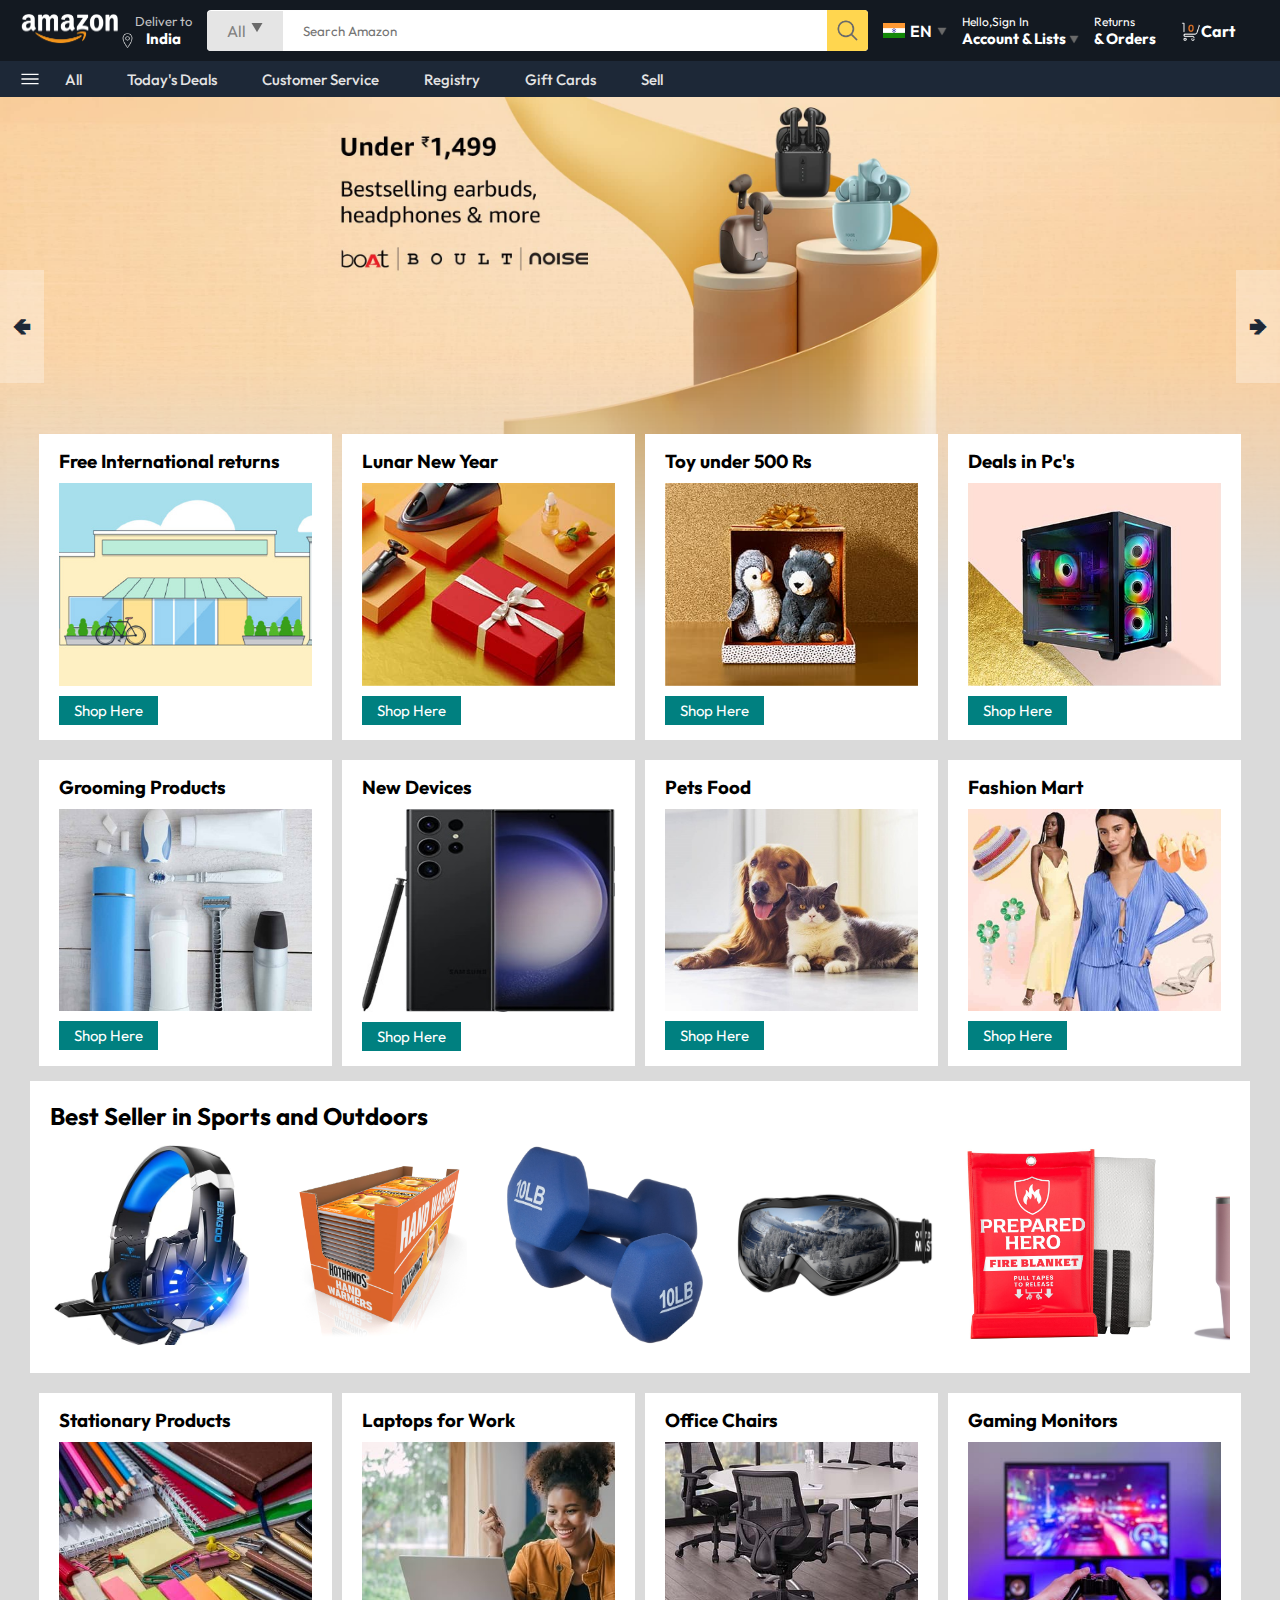
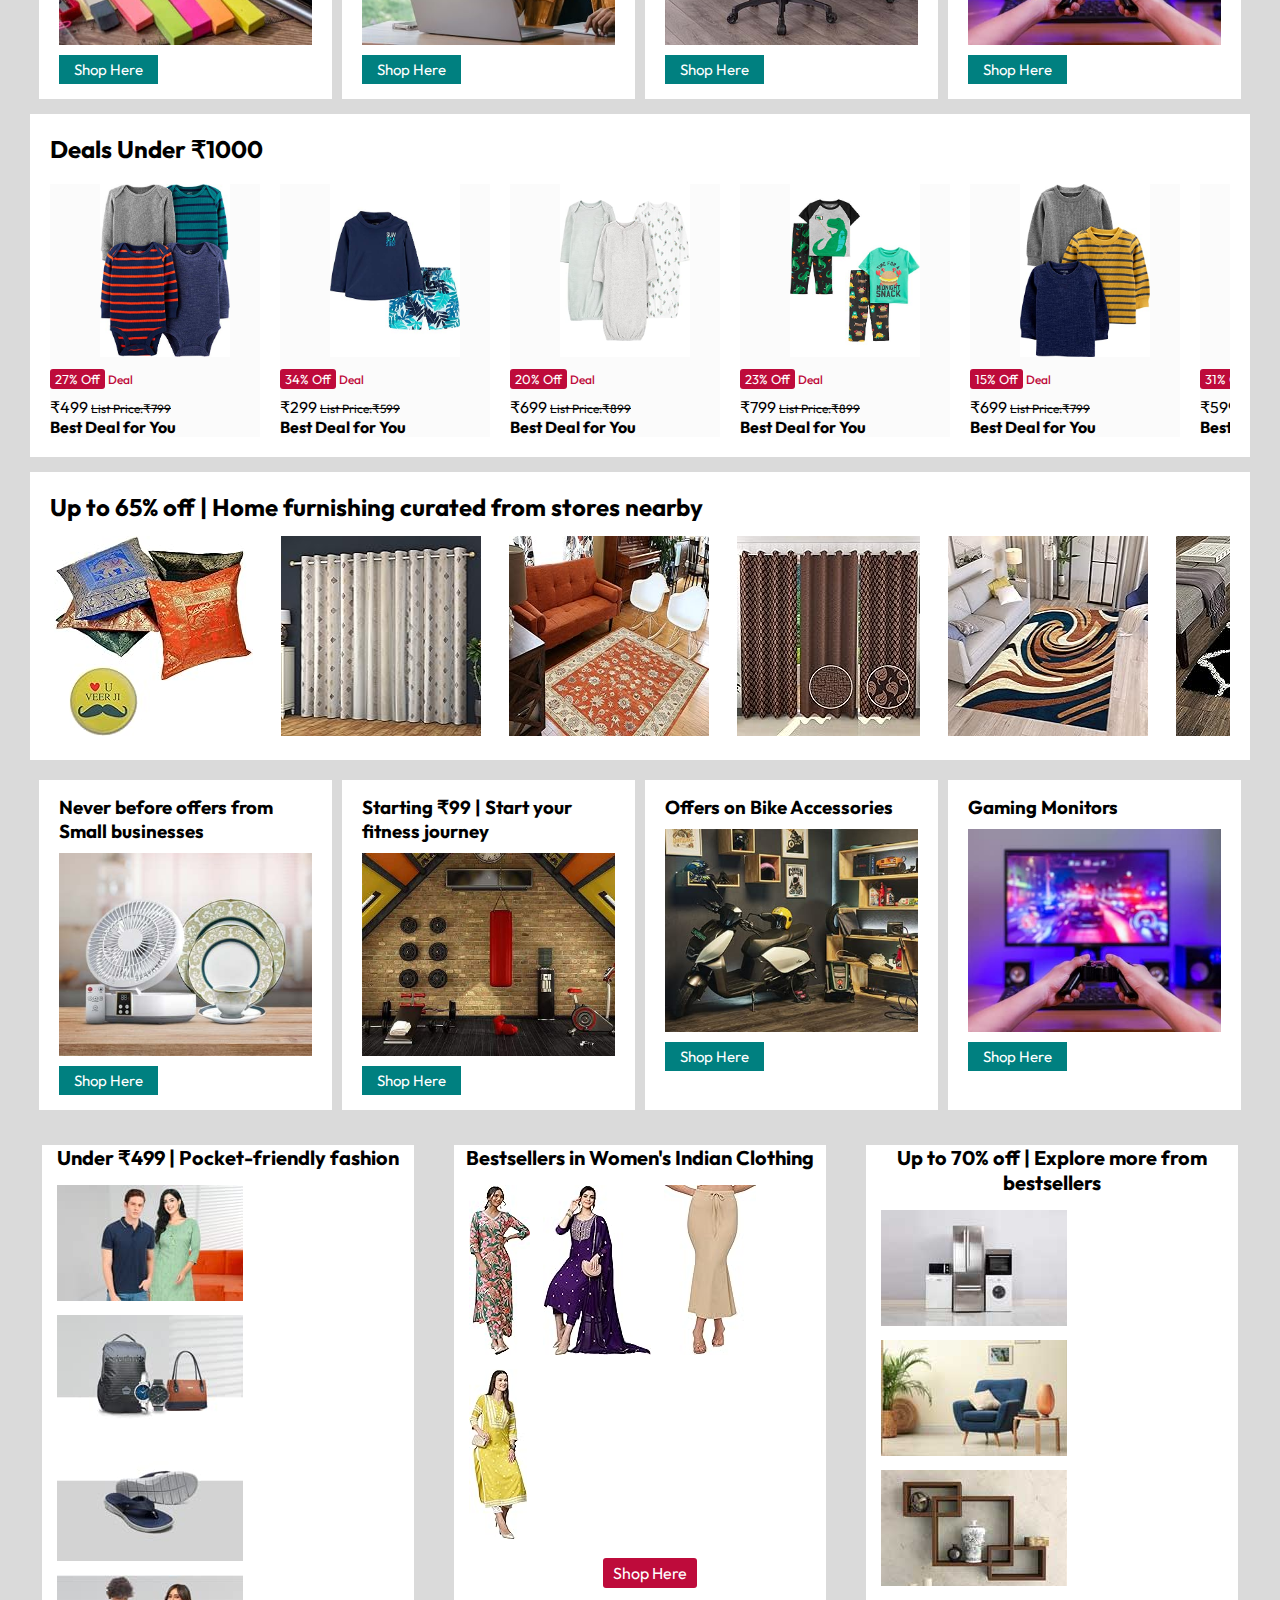
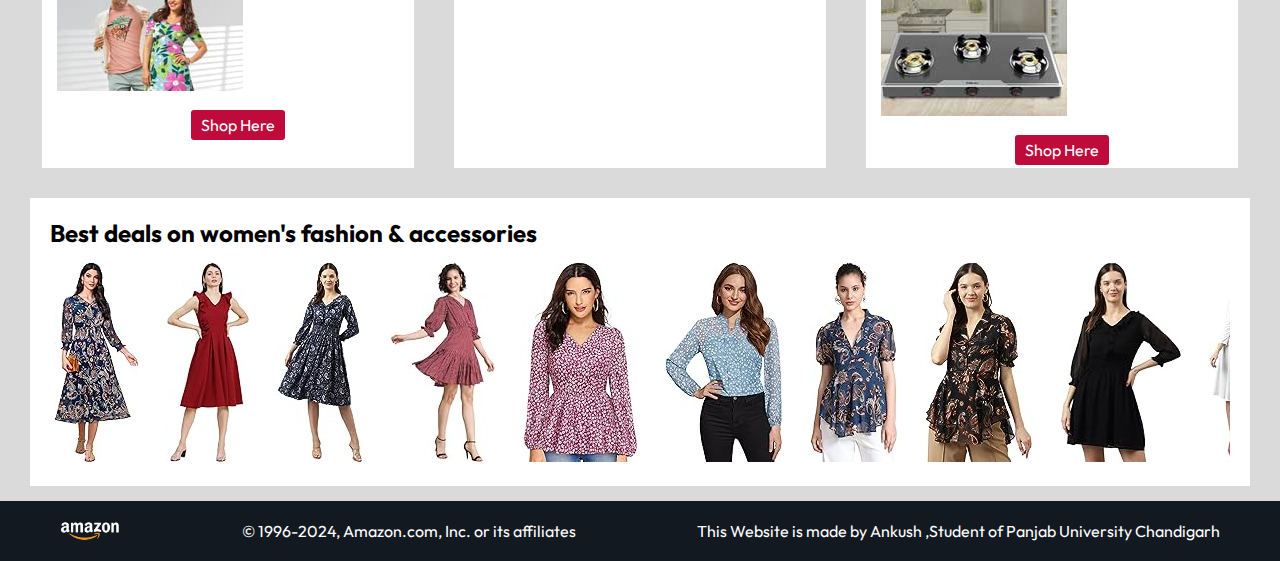
==== index.html @ e785b3fa "Amazon-Clone" ====
<!DOCTYPE html>
<html lang="en">
  <head>
    <meta charset="UTF-8" />
    <meta name="viewport" content="width=device-width, initial-scale=1.0" />
    <title>Amazon Clone By Ankush</title>
    <link rel="stylesheet" href="style.css" />
  </head>
  <body>
    <nav>
      <a href="/"> <img src="assets/amazon_logo.png" width="100px" alt="" /></a>
      <div class="nav-country">
        <img src="assets/location_icon.png" height="15px" alt="" />
        <div class="details">
          <p>Deliver to</p>
          <h1>India</h1>
        </div>
      </div>
      <div class="nav-search">
        <div class="nav-categories">
          <p>All</p>
          <img src="assets/dropdown_icon.png" height="12px" />
        </div>
        <input
          type="text"
          placeholder="Search Amazon"
          class="nav-search-input"
        />
        <img src="assets/search_icon.png" alt="" class="nav-search-icon" />
      </div>

      <div class="nav-language">
        <img src="assets/indian-flag-medium.png" height="15px" alt="" />
        <p>EN</p>
        <img src="assets/dropdown_icon.png" height="10px" alt="" />
      </div>
      <div class="nav-text">
        <p>Hello,Sign In</p>
        <h1>
          Account & Lists
          <img src="assets/dropdown_icon.png" width="10px" alt="" />
        </h1>
      </div>

      <div class="nav-text">
        <p>Returns</p>
        <h1>& Orders</h1>
      </div>
      <a href="Cart.html" class="nav-cart">
    <img src="assets/cart_icon.png" width="20px" alt="cart" />
      <h4>Cart</h4>
      </a>
    </nav>

    <div class="nav-bottom">
      <div class="all">
        <img src="assets/menu_icon.png" width="20px" alt="" />
        <p>All</p>
        <p>Today's Deals</p>
        <p>Customer Service</p>
        <p>Registry</p>
        <p>Gift Cards</p>
        <p>Sell</p>
      </div>
    </div>
    <div class="header-slider">
        <a href="#" class="control_prev">&#129144</a>
        <a href="#" class="control_next">&#129146</a>
      <ul>
        <img src="Images/header-1-1.jpg" alt="" class="header-img" />
        <img src="Images/header-2.jpg" alt="" class="header-img" />
        <img src="Images/header-3.jpg" alt="" class="header-img" />
        <img src="Images/header-4.jpg" alt="" class="header-img" />
        <img src="Images/header-5.jpg" alt="" class="header-img" />
        <img src="Images/header-6.jpg" alt="" class="header-img" />
      </ul>
    </div>

    <div class="box-row box-header">
        <div class="box-col">
            <h3>Free International returns</h3>
            <img src="assets/box1-1.jpg" alt="">
          <a href="">Shop Here</a>
        </div>
        <div class="box-col">
            <h3>Lunar New Year</h3>
            <img src="assets/box1-2.jpg" alt="">
          <a href="">Shop Here</a>
        </div>
        <div class="box-col">
            <h3>Toy under 500 Rs</h3>
            <img src="assets/box1-3.jpg" alt="">
          <a href="">Shop Here</a>
        </div>
        <div class="box-col">
            <h3>Deals in Pc's</h3>
            <img src="assets/box1-4.jpg" alt="">
          <a href="">Shop Here</a>
        </div>
     
    </div>
    <div class="box-row ">
        <div class="box-col">
            <h3>Grooming Products</h3>
            <img src="assets/box2-1.jpg" alt="">
          <a href="">Shop Here</a>
        </div>
        <div class="box-col">
            <h3>New Devices</h3>
            <img src="assets/box2-2.jpg" alt="">
          <a href="">Shop Here</a>
        </div>
        <div class="box-col">
            <h3>Pets Food</h3>
            <img src="assets/box2-3.jpg" alt="">
          <a href="">Shop Here</a>
        </div>
        <div class="box-col">
            <h3>Fashion Mart</h3>
            <img src="assets/box2-4.jpg" alt="">
          <a href="">Shop Here</a>
        </div>
     
    </div>

    <div class="products-slider">
      <h2>Best Seller in Sports and Outdoors</h2>
      <div class="products">
        <a href="Product.html">
          <img src="assets/product_img.jpg" alt="">
        </a>
        <img src="assets/product1-1.jpg" alt=""> 
        <img src="assets/product1-2.jpg" alt="">
        <img src="assets/product1-3.jpg" alt="">
        <img src="assets/product1-4.jpg" alt="">
        <img src="assets/product1-5.jpg" alt="">
        <img src="assets/product1-6.jpg" alt="">
        <img src="assets/product1-7.jpg" alt="">
        <img src="assets/product1-8.jpg" alt="">
        <img src="assets/product1-9.jpg" alt="">
        <img src="assets/product1-10.jpg" alt="">
      </div>
    </div>

    <div class="box-row ">
      <div class="box-col">
          <h3>Stationary Products</h3>
          <img src="assets/box3-1.jpg" alt="">
        <a href="">Shop Here</a>
      </div>
      <div class="box-col">
          <h3> Laptops for Work</h3>
          <img src="assets/box3-2.jpg" alt="">
        <a href="">Shop Here</a>
      </div>
      <div class="box-col">
          <h3>Office Chairs</h3>
          <img src="assets/box3-3.jpg" alt="">
        <a href="">Shop Here</a>
      </div>
      <div class="box-col">
          <h3>Gaming Monitors</h3>
          <img src="assets/box3-4.jpg" alt="">
        <a href="">Shop Here</a>
      </div>
  </div>
  <div class="product-slider-price">
    <h2>Deals Under ₹1000</h2>
    <div class="products">
      <div class="product-card">
        <div class="img">
          <img src="assets/product2-1.jpg "  alt="P" >
        </div>
        <div class="offer">
          <p>27% Off</p> <span>Deal</span>
        </div>
        <p class="price">₹499 <span  class="line">
          List Price:₹799  
        </span></p>
        <h4>Best Deal for You</h4>
      </div>

      <div class="product-card">
        <div class="img">
          <img src="assets/product2-2.jpg "  alt="P" >
        </div>
        <div class="offer">
          <p>34% Off</p> <span>Deal</span>
        </div>
        <p class="price">₹299 <span class="line">
          List Price:₹599  
        </span></p>
        <h4>Best Deal for You</h4>
      </div>

      <div class="product-card">
        <div class="img">
          <img src="assets/product2-3.jpg "  alt="P" >
        </div>
        <div class="offer">
          <p>20% Off</p> <span>Deal</span>
        </div>
        <p class="price">₹699 <span  class="line">
          List Price:₹899  
        </span></p>
        <h4>Best Deal for You</h4>
      </div>

      <div class="product-card">
        <div class="img">
          <img src="assets/product2-4.jpg "  alt="P" >
        </div>
        <div class="offer">
          <p>23% Off</p> <span>Deal</span>
        </div>
        <p class="price">₹799 <span  class="line">
          List Price:₹899  
        </span></p>
        <h4>Best Deal for You</h4>
      </div>

      <div class="product-card">
        <div class="img">
          <img src="assets/product2-5.jpg "  alt="P" >
        </div>
        <div class="offer">
          <p>15% Off</p> <span>Deal</span>
        </div>
        <p class="price">₹699 <span  class="line">
          List Price:₹799  
        </span></p>
        <h4>Best Deal for You</h4>
      </div>

      <div class="product-card">
        <div class="img">
          <img src="assets/product2-6.jpg "  alt="P" >
        </div>
        <div class="offer">
          <p>31% Off</p> <span>Deal</span>
        </div>
        <p class="price">₹599 <span  class="line">
          List Price:₹779  
        </span></p>
        <h4>Best Deal for You</h4>
      </div>

      <div class="product-card">
        <div class="img">
          <img src="assets/product2-7.jpg "  alt="P" >
        </div>
        <div class="offer">
          <p>24% Off</p> <span>Deal</span>
        </div>
        <p class="price">₹499 <span  class="line">
          List Price:₹799  
        </span></p>
        <h4>Best Deal for You</h4>
      </div>

      <div class="product-card">
        <div class="img">
          <img src="assets/product2-8.jpg "  alt="P" >
        </div>
        <div class="offer">
          <p>27% Off</p> <span>Deal</span>
        </div>
        <p class="price">₹599 <span  class="line">
          List Price:₹699  
        </span></p>
        <h4>Best Deal for You</h4>
      </div>

      <div class="product-card">
        <div class="img">
          <img src="assets/product2-9.jpg "  alt="P" >
        </div>
        <div class="offer">
          <p>24% Off</p> <span>Deal</span>
        </div>
        <p class="price">₹799 <span  class="line">
          List Price:₹1099  
        </span></p>
        <h4>Best Deal for You</h4>
      </div>

      <div class="product-card">
        <div class="img">
          <img src="assets/product2-10.jpg "  alt="P" >
        </div>
        <div class="offer">
          <p>27% Off</p> <span>Deal</span>
        </div>
        <p class="price">₹499 <span  class="line">
          List Price:₹799  
        </span></p>
        <h4>Best Deal for You</h4>
      </div>


      <div class="product-card">
        <div class="img">
          <img src="assets/product2-11.jpg "  alt="P" >
        </div>
        <div class="offer">
          <p>27% Off</p> <span>Deal</span>
        </div>
        <p class="price">₹699 <span  class="line">
          List Price:₹799  
        </span></p>
        <h4>Best Deal for You</h4>
      </div>
    </div>
  </div>

  <div class="products-slider">
    <h2>Up to 65% off | Home furnishing curated from stores nearby</h2>
    <div class="products">
      <img src="Images/product-1.jpg" alt=""> 
      <img src="Images/product-2.jpg" alt="">
      <img src="Images/product-3.jpg" alt="">
      <img src="Images/product-4.jpg" alt="">
      <img src="Images/product-5.jpg" alt="">
      <img src="Images/product-6.jpg" alt="">
      <img src="Images/product-7.jpg" alt="">
      <img src="Images/product-8.jpg" alt="">
      <img src="Images/product-9.jpg" alt="">
      <img src="Images/product-10.jpg" alt="">
    </div>
  </div>

  <div class="box-row ">
    <div class="box-col">
        <h3>Never before offers from Small businesses</h3>
        <img src="Images/cat-1.jpg" alt="">
      <a href="">Shop Here</a>
    </div>
    <div class="box-col">
        <h3>Starting ₹99 | Start your fitness journey</h3>
        <img src="Images/cat-2.jpg">
      <a href="">Shop Here</a>
    </div>
    <div class="box-col">
        <h3>Offers on Bike Accessories</h3>
        <img src="Images/cat-3.jpg" alt="">
      <a href="">Shop Here</a>
    </div>
    <div class="box-col">
        <h3>Gaming Monitors</h3>
        <img src="assets/box3-4.jpg" alt="">
      <a href="">Shop Here</a>
    </div>
</div>

<div class="box-grp-4  ">
  <div class=" grp-4">
      <h3>Under ₹499 | Pocket-friendly fashion</h3>
<div class="imgs">
  <img src="Images/fashion-1.jpg"  alt="">
  <img src="Images/fashion-2.jpg" alt="">
  <img src="Images/fashion-3.jpg" alt=""> 
  <img src="Images/fashion-4.jpg" alt="">
</div>

    <a href="">Shop Here</a>
  </div>

  <div class=" grp-4">
    <h3>Bestsellers in Women's Indian Clothing</h3>
<div class="imgs">
<img src="Images/women-1.jpg"  alt="">
<img src="Images/women-2.jpg" alt="">
<img src="Images/women-3.jpg" alt=""> 
<img src="Images/women-4.jpg" alt="">
</div>

  <a href="">Shop Here</a>
</div>

<div class=" grp-4">
  <h3>Up to 70% off | Explore more from bestsellers</h3>
<div class="imgs">
<img src="Images/homw-1.jpg"  alt="">
<img src="Images/home-2.jpg" alt="">
<img src="Images/home-3.jpg" alt=""> 
<img src="Images/home-4.jpg" alt="">
</div>

<a href="">Shop Here</a>
</div>
</div>

<div class="products-slider">
  <h2>Best deals on women's fashion & accessories</h2>
  <div class="products women">
    <img src="Images/w-style-1.jpg" alt=""> 
    <img src="Images/w-style-2.jpg" alt="">
    <img src="Images/w-style-3.jpg" alt="">
    <img src="Images/w-style-4.jpg" alt="">
    <img src="Images/w-style-5.jpg" alt="">
    <img src="Images/w-style-6.jpg" alt="">
    <img src="Images/w-style-7.jpg" alt="">
    <img src="Images/w-style-8.jpg" alt="">
    <img src="Images/w-style-9.jpg" alt="">
    <img src="Images/w-style-10.jpg" alt="">
    <img src="Images/w-style-11.jpg" alt="">
    <img src="Images/w-style-12.jpg" alt="">
    <img src="Images/w-style-1.jpg" alt="">

  </div>
</div>


<footer>
<img src="assets/amazon_logo.png"  width="60px" alt="logo">
<p>© 1996-2024, Amazon.com, Inc. or its affiliates</p>
 <p>This Website is made by Ankush ,Student of Panjab University Chandigarh</p>
</footer>
    <script src="script.js"></script>
  </body>
</html>
---- style.css ----
@import url("https://fonts.googleapis.com/css2?family=Outfit:wght@100..900&display=swap");

* {
  margin: 0;
  padding: 0;
  box-sizing: border-box;
  font-family: Outfit;
}

body {
  background-color: #dadada;
}
a {
  text-decoration: none;
  color: inherit;
}

nav {
  display: flex;
  justify-content: space-between;
  align-items: center;
  background-color: #131921;
  padding: 10px 20px;
  color: #fff;
}

.nav-country {
  display: flex;
  align-items: end;
  font-size: 13px;
  color: #c4c4c4;
}
.nav-country h1 {
  color: white;
  font-size: 15px;
}
.nav-country .details {
  display: flex;
  flex-direction: column;
  align-items: center;
}
.nav-search {
  flex: 1;
  display: flex;
  align-items: center;
  background-color: #fff;
  color: gray;
  width: 70%;
  max-width: 1000px;
  margin-left: 15px;
  border-radius: 4px;
}
.nav-categories {
  display: flex;
  padding: 10px 20px;
  background-color: #e5e5e5;
  border-radius: 4px 0 0 4px;
  gap: 5px;
}
.nav-search-input {
  border: none;
  outline: none;
  padding-left: 20px;
  width: 100%;
  height: 41px;
}
.nav-search-icon {
  max-width: 41px;
  background-color: #ffd64f;
  padding: 8px;
  border-radius: 0 4px 4px 0;
}

.nav-language {
  display: flex;
  gap: 5px;
  padding-left: 15px;
  align-items: center;
  font-weight: 600;
}

.nav-text {
  margin-left: 15px;
}
.nav-text p {
  font-size: 12px;
}
.nav-text h1 {
  font-size: 15px;
}

.nav-cart {
  display: flex;
  align-items: center;
  margin: 0 25px;
}

.nav-bottom {
  display: flex;
  align-items: center;
  background-color: #1d2837;
  gap: 20px;
  font-size: 15px;
  padding: 8px 20px;
}

.nav-bottom p {
  margin: 0px 20px;
}
.all {
  display: flex;
  color: rgb(228, 228, 228);
  align-items: center;
  gap: 5px;
  font-weight: 500;
}

.header-slider ul {
  display: flex;
  overflow-y: hidden;
  transition:all 0.5s ease;
  &::-webkit-scrollbar {
    display: none;
  }
}
.header-img {
 
  width: 100%;
  mask-image: linear-gradient(to bottom, #000000 50%, transparent 100%);
}

.header-slider a {
  position: absolute;
  top: 30%;
  background-color: #ffffff4f;
  z-index: 1;
  padding: 5vh 1vw;
  text-decoration: none;
  color: #1d2837;
  font-size: 18px;
  font-weight: 600;
  cursor: pointer;
}

.control_next {
  right: 0px;
}

.box-row {
  display: flex;
  row-gap: 20px;
  flex-wrap: wrap;
  justify-content: center;
  margin: 10px 30px;

}

.box-col {
  display: flex;
  z-index: 1;
  flex-direction: column;
  gap: 10px;
  padding: 15px 20px;
  max-width: 24%;
  min-width: 200px;
  background: #fff;
  margin: 5px;
  transition: all 0.3s ease-in-out;
  &:hover{
    scale: 1.03;
  }
}

.box-col a {                                                                      
  font-size: 15px;
  color: white;
  background-color: teal;
  padding: 5px 15px;
  width: max-content;
}

.box-header {
  margin-top: -20vh;
}

.products-slider {
  background-color: #fff;
  padding: 20px;
  margin: 0px 30px 15px 30px;
}

.products-slider .products {
  display: flex;
  overflow-x: auto;
  &::-webkit-scrollbar {
    display: none;
  }
  gap: 20px;
  margin-top: 10px;
}

.products-slider .products img {
  max-width: 200px;
  max-height: 200px;
  margin: 4px;
}

.product-slider-price{
background-color: #fff;
margin:0px 30px 15px 30px;
padding: 20px;
}

.product-slider-price .products{
display: flex;
overflow-x: auto;
margin-top: 20px;
gap: 20px;
&::-webkit-scrollbar {
  display: none;
}
}

.product-card{
display: flex;
flex-direction: column;
justify-content: end;
min-width: 210px;
background: #fbfbfb;
}

.product-card img{
  width:130px; 
  margin: 0 50px;
}

.product-card .offer p{ 
background-color: #be0b3b;
color: #fff;
display: inline-block;
padding: 2px 5px;
border-radius: 3px;
font-size: 13px;
margin: 8px 0;
}

.line{
  font-size: 12px;
   text-decoration:line-through
}

.product-card .offer  span{
  color: #be0b3b;
  font-size: 12px;
  font-weight: 500;

  
}

.box-grp-4{
   display: flex;
  flex-wrap: wrap;
  row-gap: 20px;
  justify-content: center;
  margin: 10px 20px;
 
}

.grp-4{
  background-color: #fff;
  display:flex;
  flex-direction: column;
  max-width:30%;
  margin: 20px;
}
.grp-4 .imgs{
  padding: 10px;
}

.grp-4 .imgs img{
padding: 5px;
}

.grp-4 h3{
  text-align: center;
  font-size: 20px;
}
.grp-4 a{
  text-align: center;
  background-color:#be0b3b ;
  color:white;
  padding: 5px 10px;
  border-radius: 3px;
  max-width:max-content;
  position: relative;
  left: 40%;
  margin-bottom: 3px;
}

footer{
  display: flex;
  justify-content: space-between;
  align-items: center;
  background-color: #131921;
  color:white;
  padding:  20px 60px;

}



@media only screen and (max-width:900px) {
  nav{
    flex-wrap: wrap;
  }
  .nav-search{
    order: 7;
    margin: 15px 0 5px  ;
    min-width: 300px;
  }
  .box-col{
    max-width: 48%;
  }
  .box-header{
    position: relative;
    top:100px;
  }

  .grp-4{
    max-width: none;
  }
}

@media only screen and (max-width:560px) {


}
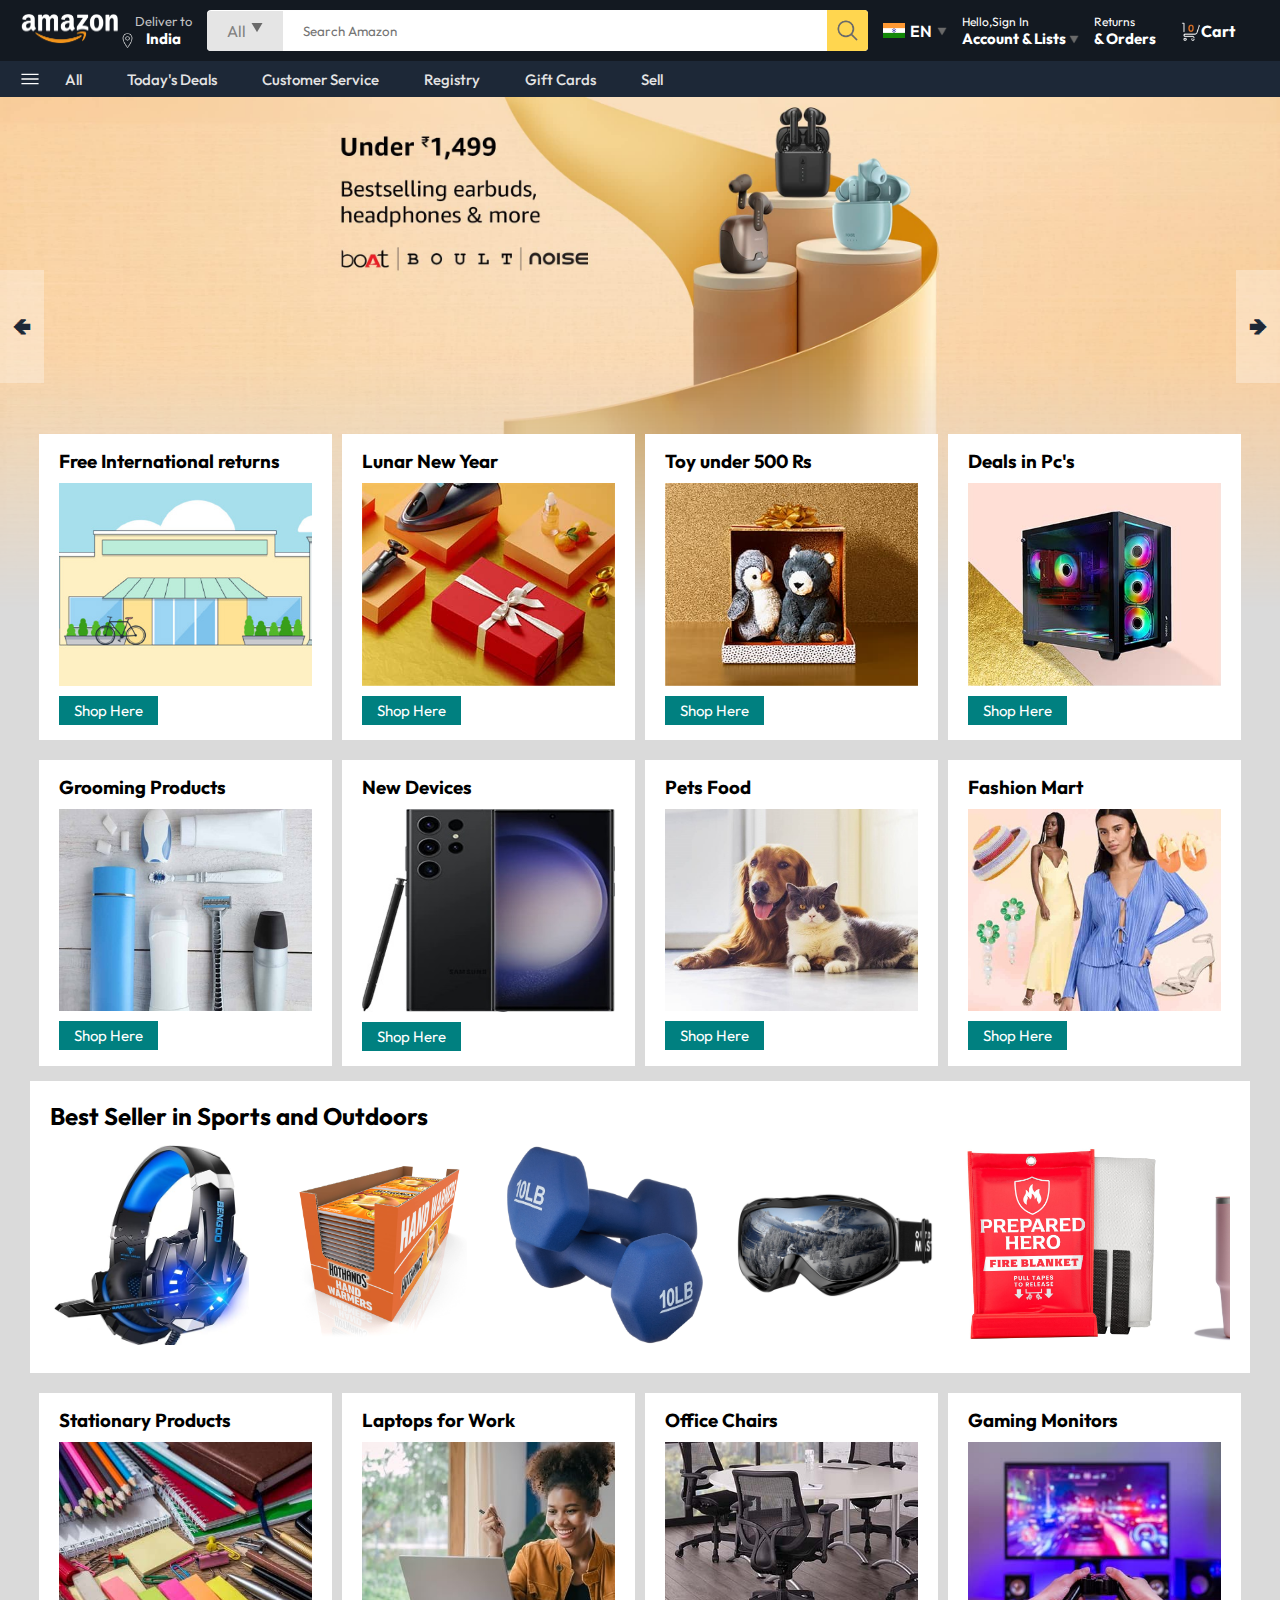
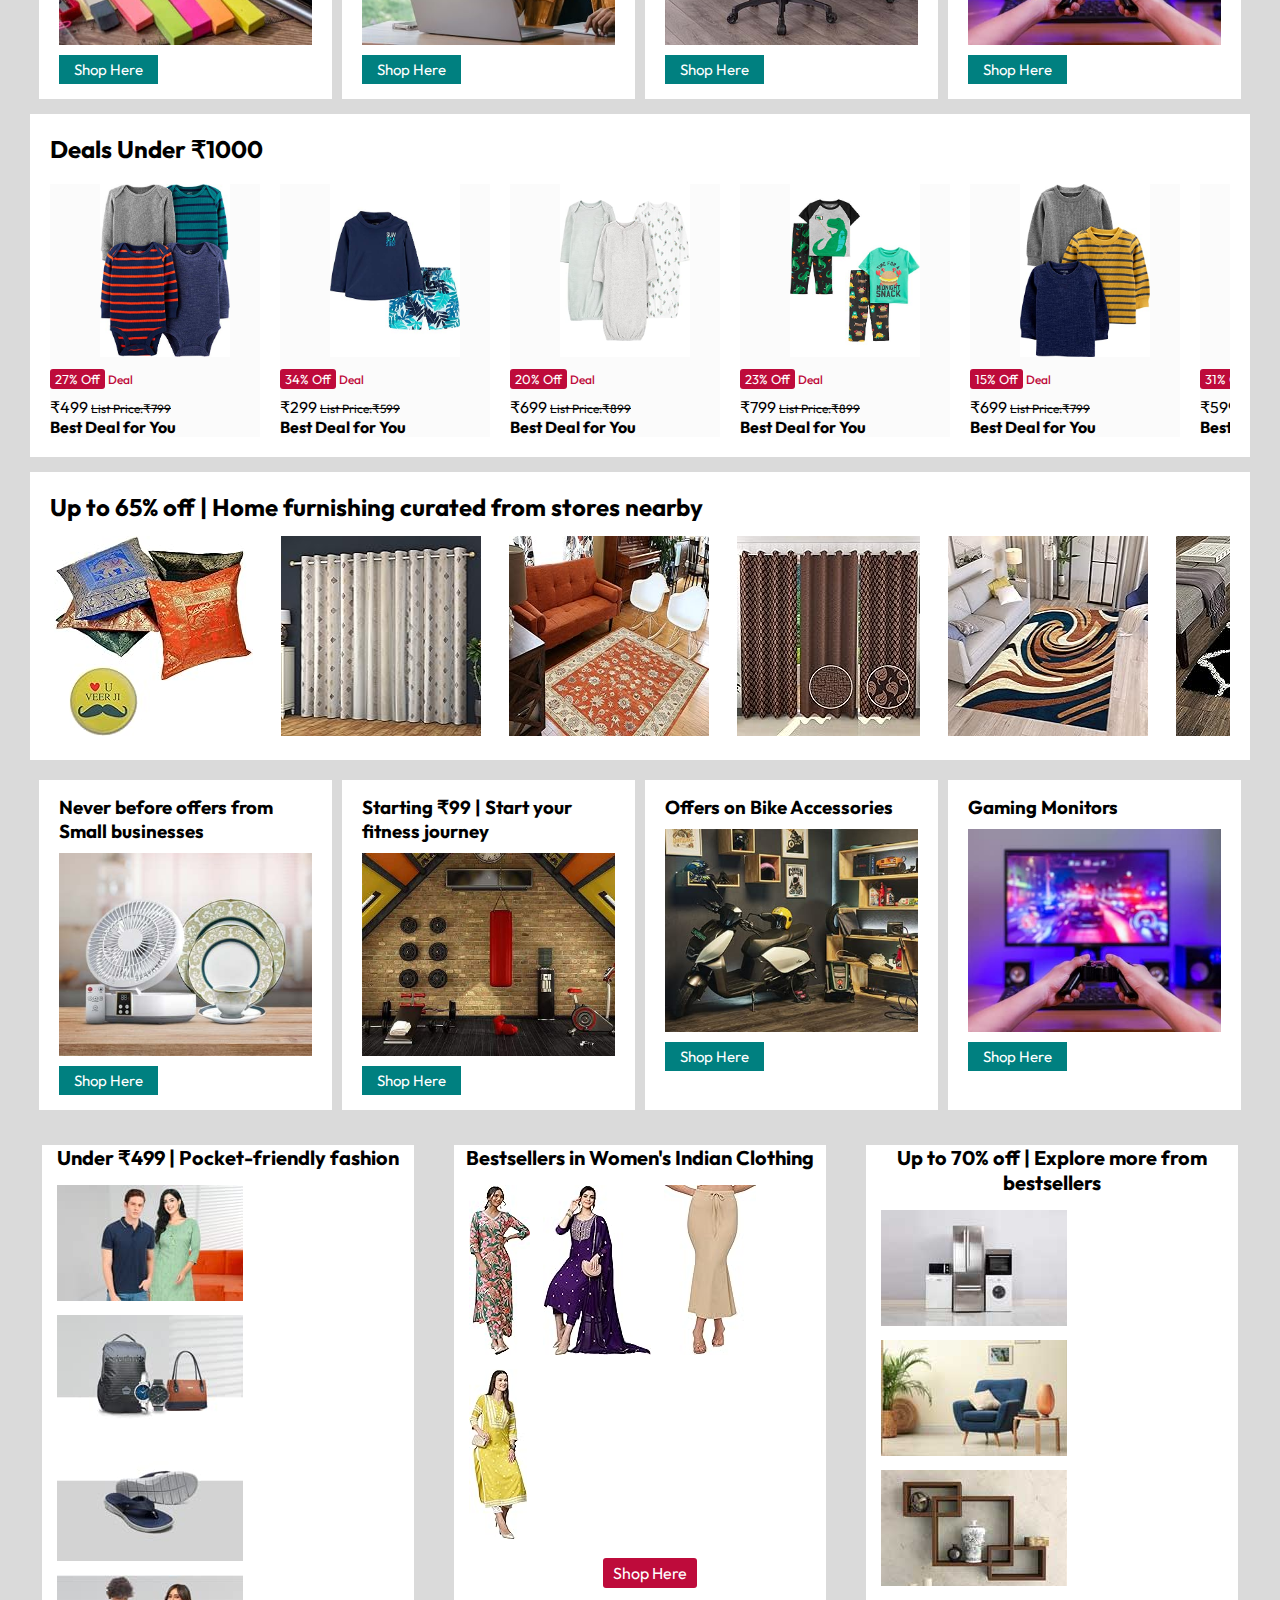
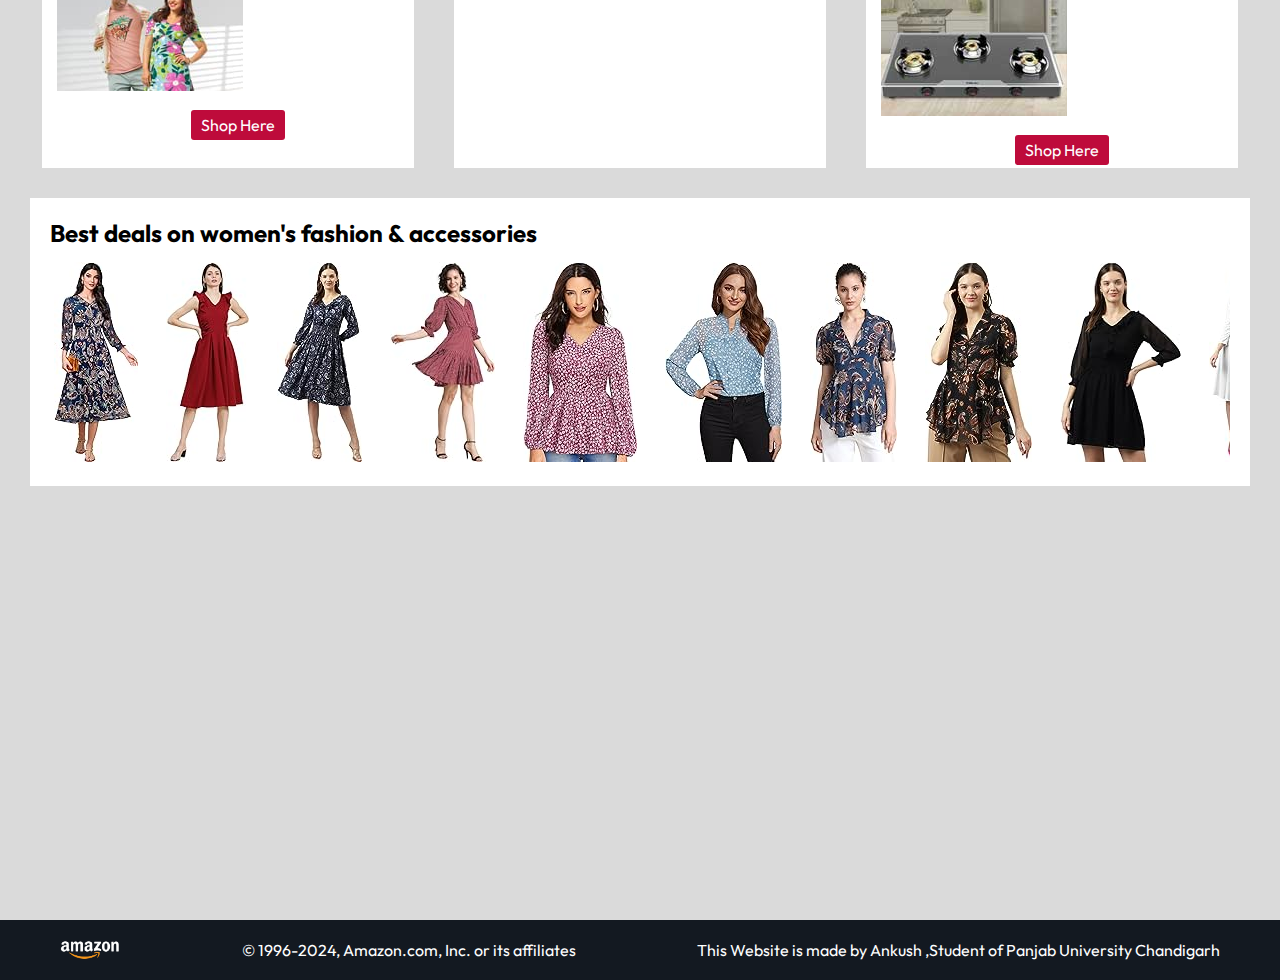
==== commit 7b6320d0: "Home page updated" ====
--- a/index.html
+++ b/index.html
@@ -76,7 +76,7 @@
       </ul>
     </div>
 
-    <div class="box-row box-header">
+    <div class=" box-row box-header">
         <div class="box-col">
             <h3>Free International returns</h3>
             <img src="assets/box1-1.jpg" alt="">
@@ -409,7 +409,7 @@
 
   </div>
 </div>
-
+<iframe class="youtube" width="560" height="315" src="https://www.youtube.com/embed/ey0_VZm5Psk?si=2OIoCc7XcBlqe2nU" title="YouTube video player" frameborder="0" allow="accelerometer; autoplay; clipboard-write; encrypted-media; gyroscope; picture-in-picture; web-share" referrerpolicy="strict-origin-when-cross-origin" allowfullscreen></iframe>
 
 <footer>
 <img src="assets/amazon_logo.png"  width="60px" alt="logo">
--- a/style.css
+++ b/style.css
@@ -9,6 +9,7 @@
 
 body {
   background-color: #dadada;
+  min-width: 500px;
 }
 a {
   text-decoration: none;
@@ -331,7 +332,33 @@
   }
 }
 
-@media only screen and (max-width:560px) {
-
-
+.youtube{
+  margin: 50px;
+  width: 80%;
+}
+
+@media only screen and (max-width:566px) {
+ .all{
+  display: none;
+ }
+ .nav{
+  max-width: unset;
+ }
+
+}
+
+
+@media only screen and (max-width:380px){
+  .control_next{
+    right: -130px;
+  }
+  .header-img{
+    width: 120%;
+  }
+  .box-col{
+    max-width: 25%;
+  }
+  .nav{
+    padding-top: 10px;
+  }
 }